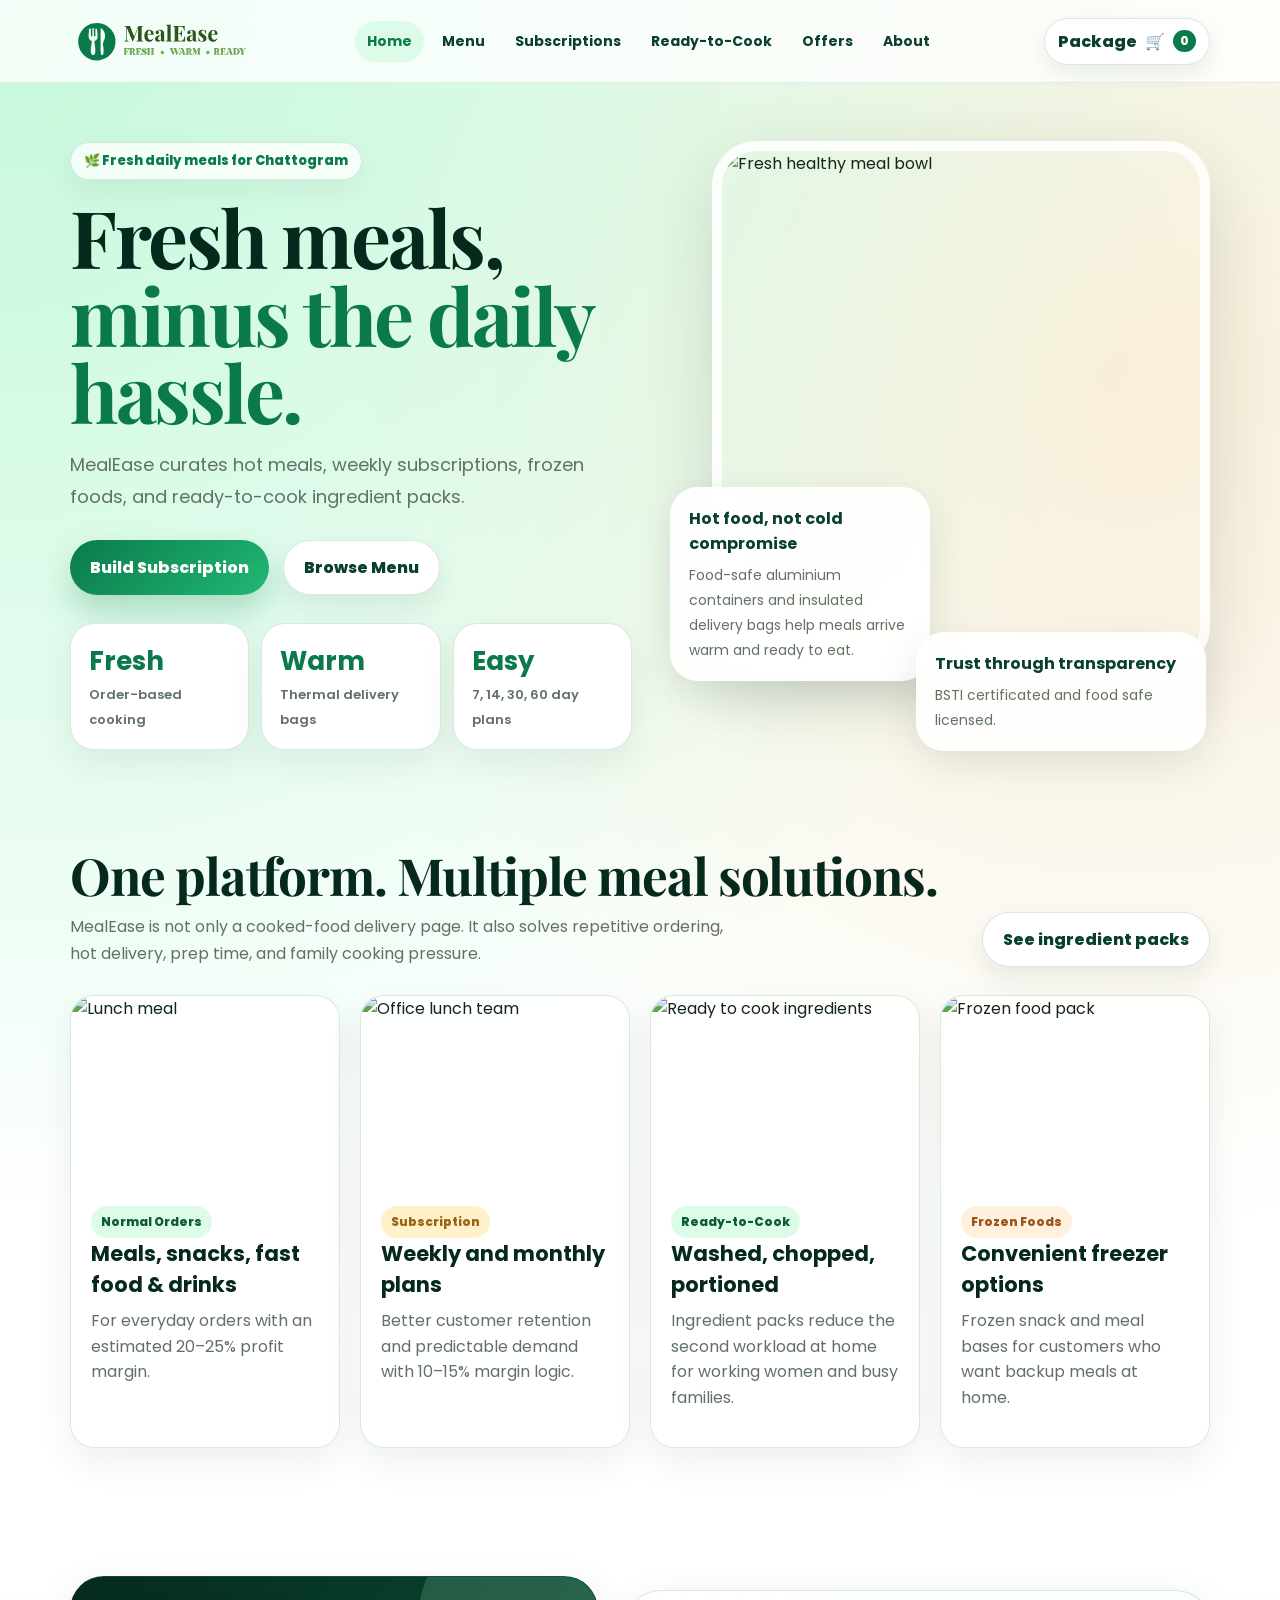
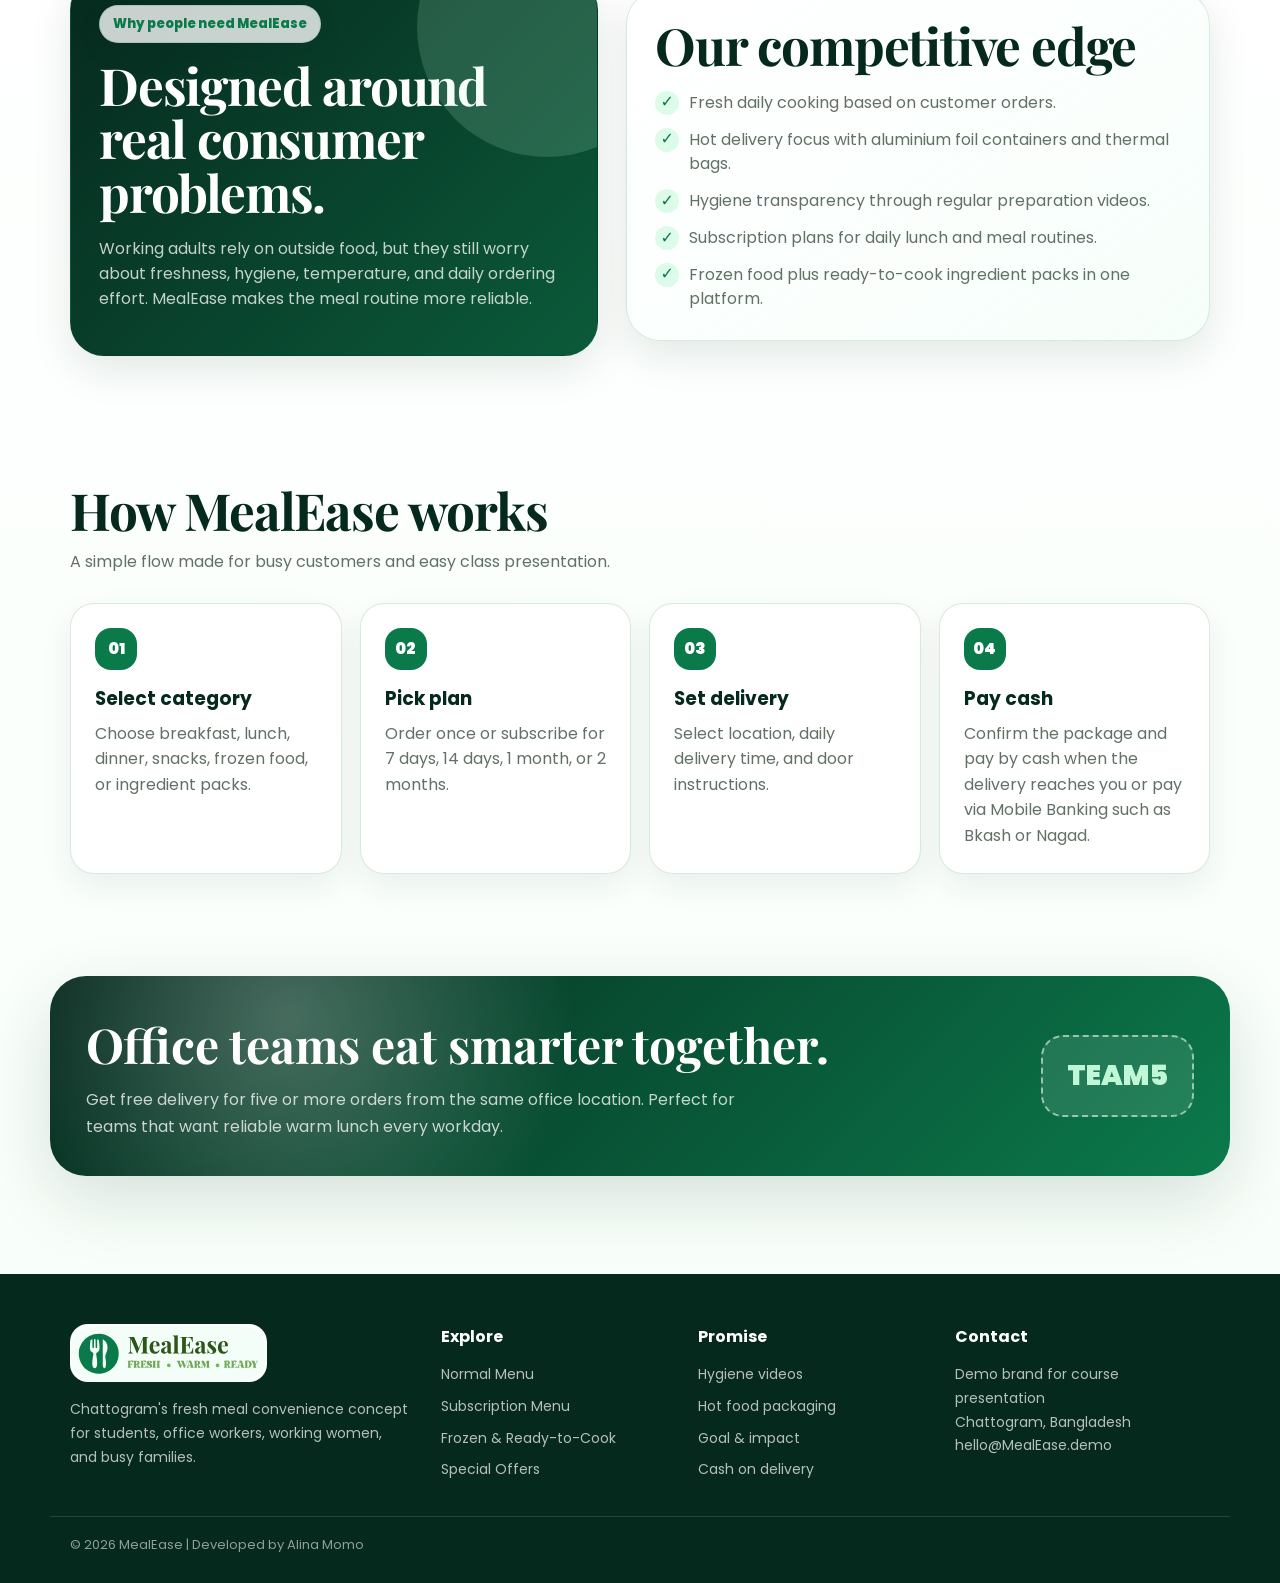
==== index.html @ 049ecda7 "first commit" ====
<!DOCTYPE html>
<html lang="en">
<head>
  <meta charset="UTF-8">
  <meta name="viewport" content="width=device-width, initial-scale=1.0">
  <meta name="description" content="MealEase is a fresh meal, subscription, frozen food, and ready-to-cook delivery concept for Chattogram.">
  <title>MealEase</title>
  <link rel="icon" href="assets/tab_logo.png" type="image/svg+xml">
  <link rel="stylesheet" href="assets/styles.css">
</head>
<body>
  <header class="site-header">
    <nav class="navbar">
      <a class="logo-wrap" href="index.html" aria-label="MealEase home"><img src="assets/logo.svg" alt="MealEase logo"></a>
      <div class="nav-links" data-nav-links>
        <a href="index.html">Home</a>
        <a href="menu.html">Menu</a>
        <a href="subscription.html">Subscriptions</a>
        <a href="ready-to-cook.html">Ready-to-Cook</a>
        <a href="offers.html">Offers</a>
        <a href="about.html">About</a>
      </div>
      <div class="nav-actions">
        <a href="checkout.html" class="cart-pill"><span class="label">Package</span> 🛒 <span class="cart-count" data-cart-count>0</span></a>
        <button class="mobile-toggle" data-mobile-toggle aria-label="Open menu">☰</button>
      </div>
    </nav>
  </header>

  <main>
    <section class="hero">
      <div class="container hero-grid">
        <div>
          <span class="kicker">🌿 Fresh daily meals for Chattogram</span>
          <h1>Fresh meals, <span class="accent-text">minus the daily hassle.</span></h1>
          <p>MealEase curates hot meals, weekly subscriptions, frozen foods, and ready-to-cook ingredient packs.</p>
          <div class="hero-cta">
            <a href="subscription.html" class="btn btn-primary">Build Subscription</a>
            <a href="menu.html" class="btn btn-secondary">Browse Menu</a>
          </div>
          <div class="stat-row">
            <div class="stat"><b>Fresh</b><span>Order-based cooking</span></div>
            <div class="stat"><b>Warm</b><span>Thermal delivery bags</span></div>
            <div class="stat"><b>Easy</b><span>7, 14, 30, 60 day plans</span></div>
          </div>
        </div>
        <div class="hero-card">
          <div class="hero-photo"><img src="https://images.unsplash.com/photo-1546069901-ba9599a7e63c?auto=format&fit=crop&w=1100&q=80" alt="Fresh healthy meal bowl"></div>
          <div class="float-card hot"><strong>Hot food, not cold compromise</strong><span>Food-safe aluminium containers and insulated delivery bags help meals arrive warm and ready to eat.</span></div>
          <div class="float-card trust"><strong>Trust through transparency</strong><span>BSTI certificated and food safe licensed.</span></div>
        </div>
      </div>
    </section>

    <section class="section">
      <div class="container section-head">
        <div>
          <h2 class="section-title">One platform. Multiple meal solutions.</h2>
          <p class="section-subtitle">MealEase is not only a cooked-food delivery page. It also solves repetitive ordering, hot delivery, prep time, and family cooking pressure.</p>
        </div>
        <a href="ready-to-cook.html" class="btn btn-secondary">See ingredient packs</a>
      </div>
      <div class="container card-grid four">
        <article class="card">
          <div class="card-img"><img src="https://images.unsplash.com/photo-1504674900247-0877df9cc836?auto=format&fit=crop&w=900&q=80" alt="Lunch meal"></div>
          <div class="card-body"><span class="badge">Normal Orders</span><h3>Meals, snacks, fast food & drinks</h3><p>For everyday orders with an estimated 20–25% profit margin.</p></div>
        </article>
        <article class="card">
          <div class="card-img"><img src="https://images.unsplash.com/photo-1556761175-4b46a572b786?auto=format&fit=crop&w=900&q=80" alt="Office lunch team"></div>
          <div class="card-body"><span class="badge gold">Subscription</span><h3>Weekly and monthly plans</h3><p>Better customer retention and predictable demand with 10–15% margin logic.</p></div>
        </article>
        <article class="card">
          <div class="card-img"><img src="https://images.unsplash.com/photo-1498837167922-ddd27525d352?auto=format&fit=crop&w=900&q=80" alt="Ready to cook ingredients"></div>
          <div class="card-body"><span class="badge">Ready-to-Cook</span><h3>Washed, chopped, portioned</h3><p>Ingredient packs reduce the second workload at home for working women and busy families.</p></div>
        </article>
        <article class="card">
          <div class="card-img"><img src="https://images.unsplash.com/photo-1604909052743-94e838986d24?auto=format&fit=crop&w=900&q=80" alt="Frozen food pack"></div>
          <div class="card-body"><span class="badge orange">Frozen Foods</span><h3>Convenient freezer options</h3><p>Frozen snack and meal bases for customers who want backup meals at home.</p></div>
        </article>
      </div>
    </section>

    <section class="section">
      <div class="container split">
        <div class="panel dark">
          <span class="kicker">Why people need MealEase</span>
          <h2 class="section-title" style="color:white; margin-top:16px;">Designed around real consumer problems.</h2>
          <p>Working adults rely on outside food, but they still worry about freshness, hygiene, temperature, and daily ordering effort. MealEase makes the meal routine more reliable.</p>
        </div>
        <div class="panel">
          <h2 class="section-title">Our competitive edge</h2>
          <ul class="check-list">
            <li>Fresh daily cooking based on customer orders.</li>
            <li>Hot delivery focus with aluminium foil containers and thermal bags.</li>
            <li>Hygiene transparency through regular preparation videos.</li>
            <li>Subscription plans for daily lunch and meal routines.</li>
            <li>Frozen food plus ready-to-cook ingredient packs in one platform.</li>
          </ul>
        </div>
      </div>
    </section>

    <section class="section">
      <div class="container section-head">
        <div>
          <h2 class="section-title">How MealEase works</h2>
          <p class="section-subtitle">A simple flow made for busy customers and easy class presentation.</p>
        </div>
      </div>
      <div class="container process">
        <div class="step"><h3>Select category</h3><p>Choose breakfast, lunch, dinner, snacks, frozen food, or ingredient packs.</p></div>
        <div class="step"><h3>Pick plan</h3><p>Order once or subscribe for 7 days, 14 days, 1 month, or 2 months.</p></div>
        <div class="step"><h3>Set delivery</h3><p>Select location, daily delivery time, and door instructions.</p></div>
        <div class="step"><h3>Pay cash</h3><p>Confirm the package and pay by cash when the delivery reaches you or pay via Mobile Banking such as Bkash or Nagad.</p></div>
      </div>
    </section>

    <section class="section-tight">
      <div class="container offer-strip">
        <div>
          <h2>Office teams eat smarter together.</h2>
          <p>Get free delivery for five or more orders from the same office location. Perfect for teams that want reliable warm lunch every workday.</p>
        </div>
        <div class="offer-code">TEAM5</div>
      </div>
    </section>
  </main>

  <footer class="footer">
    <div class="footer-inner">
      <div>
        <img src="assets/logo.svg" alt="MealEase logo" style="height:58px; width:auto; margin-bottom:16px; background:white; border-radius:18px;">
        <p>Chattogram's fresh meal convenience concept for students, office workers, working women, and busy families.</p>
      </div>
      <div>
        <h4>Explore</h4>
        <a href="menu.html">Normal Menu</a>
        <a href="subscription.html">Subscription Menu</a>
        <a href="ready-to-cook.html">Frozen & Ready-to-Cook</a>
        <a href="offers.html">Special Offers</a>
      </div>
      <div>
        <h4>Promise</h4>
        <a href="about.html#hygiene">Hygiene videos</a>
        <a href="about.html#packaging">Hot food packaging</a>
        <a href="about.html#impact">Goal & impact</a>
        <a href="checkout.html">Cash on delivery</a>
      </div>
      <div>
        <h4>Contact</h4>
        <p>Demo brand for course presentation<br>Chattogram, Bangladesh<br>hello@MealEase.demo</p>
      </div>
    </div>
    <div class="footer-bottom">© 2026 MealEase | Developed by Alina Momo </div>
  </footer>
  <div class="toast" aria-live="polite"></div>
  <script src="assets/app.js"></script>
</body>
</html>
---- assets/styles.css ----
@import url('https://fonts.googleapis.com/css2?family=Playfair+Display:wght@700;800&family=Poppins:wght@400;500;600;700;800&display=swap');

:root {
  --green-950: #06291e;
  --green-900: #083f2d;
  --green-800: #0b5a3a;
  --green-700: #0b7a4b;
  --green-600: #159660;
  --green-500: #21b875;
  --green-200: #bff7d7;
  --green-100: #ddfbe9;
  --green-50: #f4fff9;
  --white: #ffffff;
  --cream: #fffaf0;
  --orange: #ffb86b;
  --gold: #f7cf55;
  --ink: #13251d;
  --muted: #627166;
  --line: rgba(11, 122, 75, .16);
  --shadow: 0 24px 70px rgba(6, 41, 30, .14);
  --shadow-soft: 0 14px 40px rgba(6, 41, 30, .10);
  --radius-xl: 34px;
  --radius-lg: 24px;
  --radius-md: 18px;
  --radius-sm: 12px;
  --max: 1180px;
}

* { box-sizing: border-box; }
html { scroll-behavior: smooth; }
body {
  margin: 0;
  font-family: 'Poppins', system-ui, -apple-system, Segoe UI, sans-serif;
  color: var(--ink);
  background:
    radial-gradient(circle at top left, rgba(191, 247, 215, .9), transparent 35%),
    radial-gradient(circle at 88% 12%, rgba(255, 184, 107, .23), transparent 28%),
    linear-gradient(180deg, var(--green-50) 0%, #ffffff 42%, #f7fff9 100%);
  min-height: 100vh;
}

a { color: inherit; text-decoration: none; }
img { max-width: 100%; display: block; }
button, input, select, textarea { font-family: inherit; }

.site-header {
  position: sticky;
  top: 0;
  z-index: 50;
  backdrop-filter: blur(18px);
  background: rgba(255,255,255,.78);
  border-bottom: 1px solid rgba(11,122,75,.12);
}
.navbar {
  max-width: var(--max);
  margin: 0 auto;
  padding: 14px 20px;
  display: flex;
  align-items: center;
  justify-content: space-between;
  gap: 18px;
}
.logo-wrap { display: inline-flex; align-items: center; gap: 10px; }
.logo-wrap img { height: 54px; width: auto; }
.nav-links {
  display: flex;
  align-items: center;
  gap: 6px;
}
.nav-links a {
  font-size: 14px;
  font-weight: 700;
  color: var(--green-900);
  padding: 10px 12px;
  border-radius: 999px;
  transition: .2s ease;
}
.nav-links a:hover, .nav-links a.active {
  background: var(--green-100);
  color: var(--green-700);
}
.nav-actions { display: flex; align-items: center; gap: 10px; }
.cart-pill {
  display: inline-flex;
  align-items: center;
  gap: 8px;
  border: 1px solid var(--line);
  border-radius: 999px;
  padding: 10px 13px;
  background: var(--white);
  color: var(--green-900);
  font-weight: 800;
  box-shadow: 0 8px 22px rgba(6,41,30,.08);
}
.cart-count {
  display: inline-flex;
  align-items: center;
  justify-content: center;
  min-width: 22px;
  height: 22px;
  padding: 0 7px;
  border-radius: 999px;
  background: var(--green-700);
  color: var(--white);
  font-size: 12px;
}
.mobile-toggle {
  display: none;
  border: 0;
  width: 42px;
  height: 42px;
  border-radius: 12px;
  background: var(--green-900);
  color: var(--white);
  font-size: 22px;
}

.container {
  max-width: var(--max);
  margin: 0 auto;
  padding: 0 20px;
}
.hero {
  padding: 58px 0 34px;
}
.hero-grid {
  display: grid;
  grid-template-columns: 1.02fr .98fr;
  gap: 38px;
  align-items: center;
}
.kicker {
  display: inline-flex;
  align-items: center;
  gap: 8px;
  padding: 8px 13px;
  border: 1px solid var(--line);
  border-radius: 999px;
  background: rgba(255,255,255,.78);
  color: var(--green-700);
  font-weight: 800;
  font-size: 13px;
  box-shadow: 0 10px 30px rgba(6,41,30,.06);
}
.hero h1, .page-hero h1 {
  font-family: 'Playfair Display', Georgia, serif;
  color: var(--green-950);
  font-size: clamp(42px, 6.2vw, 82px);
  line-height: .98;
  margin: 18px 0;
  letter-spacing: -2.5px;
}
.hero p, .page-hero p {
  font-size: 18px;
  line-height: 1.75;
  color: var(--muted);
  max-width: 660px;
}
.accent-text { color: var(--green-700); }
.hero-cta { display: flex; flex-wrap: wrap; gap: 14px; margin-top: 28px; }
.btn {
  border: 0;
  border-radius: 999px;
  padding: 14px 20px;
  display: inline-flex;
  align-items: center;
  justify-content: center;
  gap: 8px;
  font-weight: 800;
  cursor: pointer;
  transition: transform .2s ease, box-shadow .2s ease, background .2s ease;
}
.btn:hover { transform: translateY(-2px); }
.btn-primary {
  background: linear-gradient(135deg, var(--green-700), var(--green-500));
  color: var(--white);
  box-shadow: 0 16px 32px rgba(11,122,75,.25);
}
.btn-secondary {
  background: var(--white);
  color: var(--green-900);
  border: 1px solid var(--line);
  box-shadow: 0 12px 26px rgba(6,41,30,.08);
}
.btn-light {
  background: var(--green-50);
  color: var(--green-800);
  border: 1px solid var(--line);
}
.btn-wide { width: 100%; }
.hero-card {
  position: relative;
  min-height: 610px;
}
.hero-photo {
  position: absolute;
  inset: 0 0 80px 42px;
  border-radius: 45px;
  overflow: hidden;
  box-shadow: var(--shadow);
  border: 10px solid rgba(255,255,255,.85);
}
.hero-photo img {
  height: 100%;
  width: 100%;
  object-fit: cover;
}
.float-card {
  position: absolute;
  background: rgba(255,255,255,.92);
  backdrop-filter: blur(14px);
  border: 1px solid rgba(255,255,255,.9);
  border-radius: 28px;
  padding: 18px;
  box-shadow: var(--shadow-soft);
}
.float-card.hot { left: 0; bottom: 70px; max-width: 260px; }
.float-card.trust { right: 4px; bottom: 0; max-width: 290px; }
.float-card strong { display: block; color: var(--green-900); margin-bottom: 6px; }
.float-card span { color: var(--muted); font-size: 14px; line-height: 1.5; }
.stat-row {
  display: grid;
  grid-template-columns: repeat(3, 1fr);
  gap: 12px;
  margin-top: 28px;
}
.stat {
  padding: 18px;
  border-radius: 24px;
  background: var(--white);
  border: 1px solid var(--line);
  box-shadow: 0 14px 36px rgba(6,41,30,.07);
}
.stat b { display: block; font-size: 26px; color: var(--green-700); }
.stat span { color: var(--muted); font-size: 13px; font-weight: 600; }

.section { padding: 64px 0; }
.section-tight { padding: 38px 0; }
.section-head {
  display: flex;
  justify-content: space-between;
  align-items: end;
  gap: 20px;
  margin-bottom: 28px;
}
.section-title {
  font-family: 'Playfair Display', Georgia, serif;
  font-size: clamp(34px, 4vw, 54px);
  line-height: 1.05;
  color: var(--green-950);
  margin: 0 0 10px;
  letter-spacing: -1.2px;
}
.section-subtitle { color: var(--muted); line-height: 1.7; margin: 0; max-width: 670px; }

.card-grid { display: grid; grid-template-columns: repeat(3, 1fr); gap: 20px; }
.card-grid.four { grid-template-columns: repeat(4, 1fr); }
.card {
  background: rgba(255,255,255,.86);
  border: 1px solid var(--line);
  border-radius: var(--radius-lg);
  overflow: hidden;
  box-shadow: 0 14px 36px rgba(6,41,30,.07);
  transition: .25s ease;
}
.card:hover { transform: translateY(-5px); box-shadow: var(--shadow-soft); }
.card-img { height: 190px; overflow: hidden; position: relative; }
.card-img img { width: 100%; height: 100%; object-fit: cover; transition: transform .35s ease; }
.card:hover .card-img img { transform: scale(1.06); }
.card-body { padding: 20px; }
.card h3 { margin: 0 0 8px; font-size: 21px; color: var(--green-950); }
.card p { margin: 0 0 16px; color: var(--muted); line-height: 1.6; }
.price-row { display: flex; align-items: center; justify-content: space-between; gap: 10px; margin-top: 14px; }
.price { color: var(--green-700); font-size: 21px; font-weight: 900; }
.badge {
  display: inline-flex;
  align-items: center;
  gap: 6px;
  padding: 7px 10px;
  border-radius: 999px;
  background: var(--green-100);
  color: var(--green-800);
  font-size: 12px;
  font-weight: 800;
}
.badge.gold { background: #fff2ca; color: #9a6414; }
.badge.orange { background: #fff0df; color: #9b541a; }

.split {
  display: grid;
  grid-template-columns: .95fr 1.05fr;
  gap: 28px;
  align-items: center;
}
.panel {
  border-radius: var(--radius-xl);
  border: 1px solid var(--line);
  background: linear-gradient(145deg, rgba(255,255,255,.9), rgba(244,255,249,.75));
  box-shadow: var(--shadow-soft);
  padding: 28px;
}
.panel.dark {
  background: linear-gradient(135deg, var(--green-950), var(--green-800));
  color: var(--white);
  overflow: hidden;
  position: relative;
}
.panel.dark::after {
  content: '';
  position: absolute;
  width: 260px;
  height: 260px;
  border-radius: 50%;
  right: -80px;
  top: -80px;
  background: rgba(191,247,215,.16);
}
.panel.dark p, .panel.dark .muted { color: rgba(255,255,255,.76); }
.check-list { list-style: none; margin: 18px 0 0; padding: 0; display: grid; gap: 12px; }
.check-list li {
  display: flex;
  gap: 10px;
  align-items: flex-start;
  color: var(--muted);
  line-height: 1.55;
}
.check-list li::before {
  content: '✓';
  width: 24px;
  height: 24px;
  border-radius: 50%;
  display: inline-flex;
  align-items: center;
  justify-content: center;
  flex: 0 0 24px;
  background: var(--green-100);
  color: var(--green-700);
  font-weight: 900;
}
.panel.dark .check-list li { color: rgba(255,255,255,.78); }
.panel.dark .check-list li::before { background: rgba(255,255,255,.16); color: var(--green-200); }

.process { display: grid; grid-template-columns: repeat(4, 1fr); gap: 18px; counter-reset: step; }
.step {
  position: relative;
  padding: 24px;
  border-radius: var(--radius-lg);
  border: 1px solid var(--line);
  background: var(--white);
  box-shadow: 0 12px 32px rgba(6,41,30,.07);
}
.step::before {
  counter-increment: step;
  content: '0' counter(step);
  display: inline-flex;
  width: 42px;
  height: 42px;
  align-items: center;
  justify-content: center;
  border-radius: 16px;
  background: var(--green-700);
  color: var(--white);
  font-weight: 900;
  margin-bottom: 14px;
}
.step h3 { margin: 0 0 8px; color: var(--green-950); }
.step p { margin: 0; color: var(--muted); line-height: 1.6; }

.page-hero {
  padding: 48px 0 28px;
}
.page-hero-inner {
  display: grid;
  grid-template-columns: 1fr .72fr;
  align-items: center;
  gap: 28px;
}
.page-card {
  min-height: 270px;
  border-radius: 36px;
  overflow: hidden;
  box-shadow: var(--shadow-soft);
  border: 10px solid var(--white);
}
.page-card img { width: 100%; height: 100%; object-fit: cover; min-height: 270px; }

.filters {
  display: flex;
  flex-wrap: wrap;
  gap: 10px;
  margin-bottom: 22px;
}
.filter-btn {
  border: 1px solid var(--line);
  border-radius: 999px;
  background: var(--white);
  color: var(--green-900);
  padding: 11px 15px;
  font-weight: 800;
  cursor: pointer;
  transition: .2s;
}
.filter-btn.active, .filter-btn:hover { background: var(--green-700); color: var(--white); }

.product-grid { display: grid; grid-template-columns: repeat(3, 1fr); gap: 20px; }
.product-card {
  display: flex;
  flex-direction: column;
  background: var(--white);
  border: 1px solid var(--line);
  border-radius: var(--radius-lg);
  overflow: hidden;
  box-shadow: 0 14px 34px rgba(6,41,30,.08);
}
.product-card .card-img { height: 210px; }
.product-card.hidden { display: none; }
.product-meta { display: flex; flex-wrap: wrap; gap: 8px; margin: 10px 0 0; }
.product-actions { margin-top: auto; padding-top: 10px; }

.plan-grid { display: grid; grid-template-columns: repeat(4, 1fr); gap: 18px; }
.plan-card {
  position: relative;
  border-radius: 28px;
  padding: 24px;
  background: var(--white);
  border: 1px solid var(--line);
  box-shadow: 0 14px 36px rgba(6,41,30,.07);
  transition: .2s;
}
.plan-card:hover { transform: translateY(-4px); }
.plan-card.featured { border: 2px solid var(--green-500); }
.plan-card h3 { color: var(--green-950); margin: 0 0 8px; }
.plan-days { color: var(--green-700); font-weight: 900; font-size: 34px; }
.plan-card p { color: var(--muted); line-height: 1.6; min-height: 54px; }

.builder {
  display: grid;
  grid-template-columns: 1fr .9fr;
  gap: 24px;
  align-items: start;
}
.form-card {
  border-radius: var(--radius-xl);
  border: 1px solid var(--line);
  background: rgba(255,255,255,.92);
  box-shadow: var(--shadow-soft);
  padding: 28px;
}
.form-grid { display: grid; grid-template-columns: repeat(2, 1fr); gap: 16px; }
.form-group { display: grid; gap: 8px; margin-bottom: 14px; }
.form-group.full { grid-column: 1 / -1; }
label { font-size: 14px; font-weight: 800; color: var(--green-900); }
input, select, textarea {
  width: 100%;
  border: 1px solid var(--line);
  border-radius: 16px;
  background: var(--green-50);
  color: var(--green-950);
  padding: 14px 14px;
  outline: none;
  transition: .2s;
}
textarea { min-height: 112px; resize: vertical; }
input:focus, select:focus, textarea:focus {
  border-color: var(--green-500);
  box-shadow: 0 0 0 4px rgba(33,184,117,.12);
  background: var(--white);
}
.summary-box {
  position: sticky;
  top: 96px;
  border-radius: var(--radius-xl);
  padding: 26px;
  background: linear-gradient(135deg, var(--green-950), var(--green-700));
  color: var(--white);
  box-shadow: var(--shadow);
}
.summary-box h3 { margin: 0 0 12px; font-size: 26px; }
.summary-line { display: flex; justify-content: space-between; gap: 18px; padding: 12px 0; border-bottom: 1px solid rgba(255,255,255,.16); }
.summary-line span:first-child { color: rgba(255,255,255,.72); }
.summary-line strong { color: var(--white); }
.total-line { font-size: 24px; font-weight: 900; color: var(--green-200); }

.cart-layout { display: grid; grid-template-columns: 1fr .86fr; gap: 24px; align-items: start; }
.cart-item {
  display: grid;
  grid-template-columns: 86px 1fr auto;
  gap: 15px;
  align-items: center;
  padding: 16px;
  border-radius: 22px;
  background: var(--white);
  border: 1px solid var(--line);
  box-shadow: 0 10px 28px rgba(6,41,30,.06);
  margin-bottom: 14px;
}
.cart-thumb { width: 86px; height: 74px; border-radius: 18px; overflow: hidden; background: var(--green-100); }
.cart-thumb img { width: 100%; height: 100%; object-fit: cover; }
.cart-item h4 { margin: 0 0 4px; color: var(--green-950); }
.cart-item p { margin: 0; color: var(--muted); font-size: 13px; }
.qty-box { display: flex; align-items: center; gap: 8px; margin-top: 10px; }
.qty-box button, .icon-btn {
  width: 32px;
  height: 32px;
  border-radius: 11px;
  border: 1px solid var(--line);
  background: var(--green-50);
  color: var(--green-900);
  font-weight: 900;
  cursor: pointer;
}
.remove-btn { color: #a63232; }
.empty-cart {
  text-align: center;
  padding: 50px 26px;
  border-radius: var(--radius-xl);
  border: 1px dashed rgba(11,122,75,.3);
  background: rgba(255,255,255,.78);
}
.empty-cart h3 { color: var(--green-950); }
.empty-cart p { color: var(--muted); }

.offer-strip {
  border-radius: 36px;
  background:
    radial-gradient(circle at 20% 20%, rgba(255,255,255,.26), transparent 30%),
    linear-gradient(135deg, var(--green-950), var(--green-700));
  color: var(--white);
  padding: 36px;
  display: grid;
  grid-template-columns: 1fr auto;
  gap: 20px;
  align-items: center;
  box-shadow: var(--shadow);
}
.offer-strip h2 { margin: 0 0 10px; font-size: clamp(28px, 4vw, 48px); font-family: 'Playfair Display'; }
.offer-strip p { margin: 0; color: rgba(255,255,255,.76); max-width: 680px; line-height: 1.7; }
.offer-code {
  display: inline-flex;
  align-items: center;
  justify-content: center;
  border: 2px dashed rgba(255,255,255,.55);
  border-radius: 22px;
  padding: 18px 24px;
  font-size: 28px;
  font-weight: 900;
  color: var(--green-200);
  background: rgba(255,255,255,.1);
}

.compare { overflow-x: auto; }
table { width: 100%; border-collapse: collapse; background: var(--white); border-radius: 24px; overflow: hidden; box-shadow: var(--shadow-soft); }
th, td { padding: 17px; border-bottom: 1px solid var(--line); text-align: left; }
th { background: var(--green-900); color: var(--white); }
td { color: var(--muted); font-weight: 600; }
td.good { color: var(--green-700); font-weight: 900; }
td.warn { color: #b98412; font-weight: 900; }
td.no { color: #b44b4b; font-weight: 900; }

.toast {
  position: fixed;
  right: 18px;
  bottom: 18px;
  padding: 14px 18px;
  border-radius: 16px;
  background: var(--green-950);
  color: var(--white);
  box-shadow: var(--shadow);
  opacity: 0;
  transform: translateY(16px);
  pointer-events: none;
  transition: .25s;
  z-index: 80;
  max-width: 320px;
}
.toast.show { opacity: 1; transform: translateY(0); }
.modal-backdrop {
  position: fixed;
  inset: 0;
  display: none;
  align-items: center;
  justify-content: center;
  padding: 20px;
  background: rgba(6,41,30,.45);
  backdrop-filter: blur(6px);
  z-index: 90;
}
.modal-backdrop.show { display: flex; }
.modal {
  width: min(520px, 100%);
  border-radius: 30px;
  padding: 30px;
  background: var(--white);
  box-shadow: var(--shadow);
  text-align: center;
}
.modal-icon {
  width: 78px;
  height: 78px;
  border-radius: 28px;
  margin: 0 auto 14px;
  display: flex;
  align-items: center;
  justify-content: center;
  background: var(--green-100);
  color: var(--green-700);
  font-size: 38px;
}
.modal h2 { color: var(--green-950); margin-bottom: 8px; }
.modal p { color: var(--muted); line-height: 1.7; }

.footer {
  margin-top: 60px;
  background: var(--green-950);
  color: rgba(255,255,255,.78);
}
.footer-inner {
  max-width: var(--max);
  margin: 0 auto;
  padding: 50px 20px 26px;
  display: grid;
  grid-template-columns: 1.2fr .8fr .8fr .9fr;
  gap: 30px;
}
.footer h4 { color: var(--white); margin: 0 0 14px; }
.footer p, .footer a { color: rgba(255,255,255,.7); line-height: 1.7; font-size: 14px; }
.footer a { display: block; margin: 8px 0; }
.footer-bottom {
  max-width: var(--max);
  margin: 0 auto;
  padding: 18px 20px 28px;
  border-top: 1px solid rgba(255,255,255,.12);
  font-size: 13px;
  color: rgba(255,255,255,.55);
}

@media (max-width: 1020px) {
  .nav-links {
    display: none;
    position: absolute;
    top: 78px;
    left: 18px;
    right: 18px;
    padding: 14px;
    border-radius: 24px;
    background: var(--white);
    box-shadow: var(--shadow-soft);
    flex-direction: column;
    align-items: stretch;
  }
  .nav-links.show { display: flex; }
  .nav-links a { border-radius: 14px; }
  .mobile-toggle { display: inline-flex; align-items: center; justify-content: center; }
  .hero-grid, .page-hero-inner, .split, .builder, .cart-layout { grid-template-columns: 1fr; }
  .hero-card { min-height: 520px; }
  .hero-photo { inset: 0 0 80px 0; }
  .card-grid, .product-grid { grid-template-columns: repeat(2, 1fr); }
  .card-grid.four, .plan-grid, .process { grid-template-columns: repeat(2, 1fr); }
  .summary-box { position: static; }
}

@media (max-width: 640px) {
  .navbar { padding: 10px 14px; }
  .logo-wrap img { height: 46px; }
  .cart-pill span.label { display: none; }
  .hero { padding-top: 34px; }
  .hero-card { min-height: 430px; }
  .float-card.hot { bottom: 66px; }
  .float-card.trust { left: 16px; right: 16px; }
  .stat-row, .card-grid, .card-grid.four, .product-grid, .plan-grid, .process, .form-grid, .footer-inner { grid-template-columns: 1fr; }
  .section-head { align-items: start; flex-direction: column; }
  .offer-strip { grid-template-columns: 1fr; padding: 26px; }
  .cart-item { grid-template-columns: 70px 1fr; }
  .cart-price { grid-column: 1 / -1; }
}

/* Subscription package-deal upgrade */
.subscription-hero .page-card {
  min-height: 320px;
}
.hero-mini-row {
  display: flex;
  flex-wrap: wrap;
  gap: 10px;
  margin-top: 20px;
}
.hero-mini-row span {
  display: inline-flex;
  align-items: center;
  border: 1px solid var(--line);
  border-radius: 999px;
  padding: 10px 13px;
  background: rgba(255,255,255,.78);
  color: var(--green-900);
  font-size: 13px;
  font-weight: 800;
  box-shadow: 0 8px 22px rgba(6,41,30,.06);
}
.subscription-builder {
  grid-template-columns: minmax(0, 1.18fr) minmax(340px, .82fr);
}
.subscription-form-card {
  padding: 30px;
  overflow: hidden;
}
.compact-head { margin-bottom: 18px; }
.package-tabs {
  display: grid;
  grid-template-columns: repeat(3, 1fr);
  gap: 10px;
  padding: 8px;
  background: var(--green-100);
  border: 1px solid var(--line);
  border-radius: 24px;
  margin-bottom: 18px;
}
.package-tab {
  border: 0;
  border-radius: 18px;
  padding: 13px 12px;
  background: transparent;
  color: var(--green-900);
  font-weight: 900;
  cursor: pointer;
  transition: .2s ease;
}
.package-tab.active,
.package-tab:hover {
  background: var(--white);
  color: var(--green-700);
  box-shadow: 0 10px 24px rgba(6,41,30,.08);
}
.package-panel { display: none; }
.package-panel.active {
  display: block;
  animation: softReveal .22s ease;
}
@keyframes softReveal {
  from { opacity: 0; transform: translateY(8px); }
  to { opacity: 1; transform: translateY(0); }
}
.deal-heading {
  display: flex;
  align-items: center;
  justify-content: space-between;
  gap: 14px;
  margin: 8px 0 14px;
}
.deal-heading.small { margin-top: 0; }
.deal-heading h3 {
  margin: 0 0 5px;
  color: var(--green-950);
  font-size: 22px;
}
.deal-heading p {
  margin: 0;
  color: var(--muted);
  line-height: 1.5;
}
.meal-choice-grid {
  display: grid;
  gap: 14px;
}
.meal-choice-card {
  position: relative;
  display: grid;
  grid-template-columns: 124px 1fr;
  gap: 15px;
  align-items: stretch;
  border: 1px solid var(--line);
  border-radius: 24px;
  background: rgba(255,255,255,.88);
  padding: 10px;
  cursor: pointer;
  transition: .22s ease;
  box-shadow: 0 12px 28px rgba(6,41,30,.055);
}
.meal-choice-card:hover,
.meal-choice-card.selected {
  border-color: rgba(33,184,117,.62);
  transform: translateY(-2px);
  box-shadow: 0 18px 38px rgba(6,41,30,.10);
}
.meal-choice-card.selected::after {
  content: '✓';
  position: absolute;
  top: 14px;
  right: 14px;
  width: 30px;
  height: 30px;
  display: flex;
  align-items: center;
  justify-content: center;
  border-radius: 50%;
  background: var(--green-700);
  color: var(--white);
  font-weight: 900;
}
.meal-choice-card input { display: none; }
.meal-photo {
  display: block;
  min-height: 128px;
  border-radius: 19px;
  background-size: cover;
  background-position: center;
  box-shadow: inset 0 -42px 54px rgba(6,41,30,.18);
}
.meal-content {
  display: grid;
  align-content: center;
  gap: 6px;
  padding: 6px 34px 6px 0;
}
.meal-content strong {
  color: var(--green-700);
  font-size: 13px;
  text-transform: uppercase;
  letter-spacing: .08em;
}
.meal-content b {
  color: var(--green-950);
  font-size: 18px;
  line-height: 1.28;
}
.meal-content small {
  color: var(--green-800);
  font-weight: 800;
}
.meal-content em {
  color: var(--muted);
  font-size: 13px;
  font-style: normal;
  line-height: 1.5;
}
.subscription-controls {
  margin-top: 20px;
  padding-top: 20px;
  border-top: 1px solid var(--line);
}
.addons-box {
  margin: 6px 0 18px;
  padding: 20px;
  border-radius: 26px;
  background: linear-gradient(180deg, rgba(221,251,233,.85), rgba(255,255,255,.84));
  border: 1px solid var(--line);
}
.addon-grid {
  display: grid;
  grid-template-columns: repeat(2, 1fr);
  gap: 10px;
}
.addon-grid label {
  display: flex;
  align-items: center;
  gap: 10px;
  padding: 12px;
  border-radius: 18px;
  background: var(--white);
  border: 1px solid var(--line);
  cursor: pointer;
  transition: .2s ease;
}
.addon-grid label:hover {
  border-color: rgba(33,184,117,.62);
  transform: translateY(-1px);
}
.addon-grid input {
  width: 18px;
  height: 18px;
  accent-color: var(--green-700);
}
.addon-grid span {
  display: flex;
  flex-direction: column;
  gap: 2px;
  color: var(--green-950);
  font-weight: 800;
  font-size: 13px;
}
.addon-grid b {
  color: var(--green-700);
  font-size: 12px;
}
.checkout-hint {
  margin: 12px 0 0;
  color: var(--muted);
  font-size: 13px;
  line-height: 1.6;
}
.subscription-summary-box .summary-line {
  align-items: flex-start;
}
.subscription-summary-box .summary-line strong {
  max-width: 58%;
  text-align: right;
  line-height: 1.45;
}
.summary-checkout {
  margin-top: 18px;
  justify-content: center;
}

@media (max-width: 1020px) {
  .subscription-builder { grid-template-columns: 1fr; }
}
@media (max-width: 640px) {
  .package-tabs,
  .addon-grid { grid-template-columns: 1fr; }
  .meal-choice-card { grid-template-columns: 1fr; }
  .meal-photo { min-height: 180px; }
  .meal-content { padding-right: 0; }
  .deal-heading { align-items: flex-start; flex-direction: column; }
  .subscription-summary-box .summary-line strong { max-width: 62%; }
}
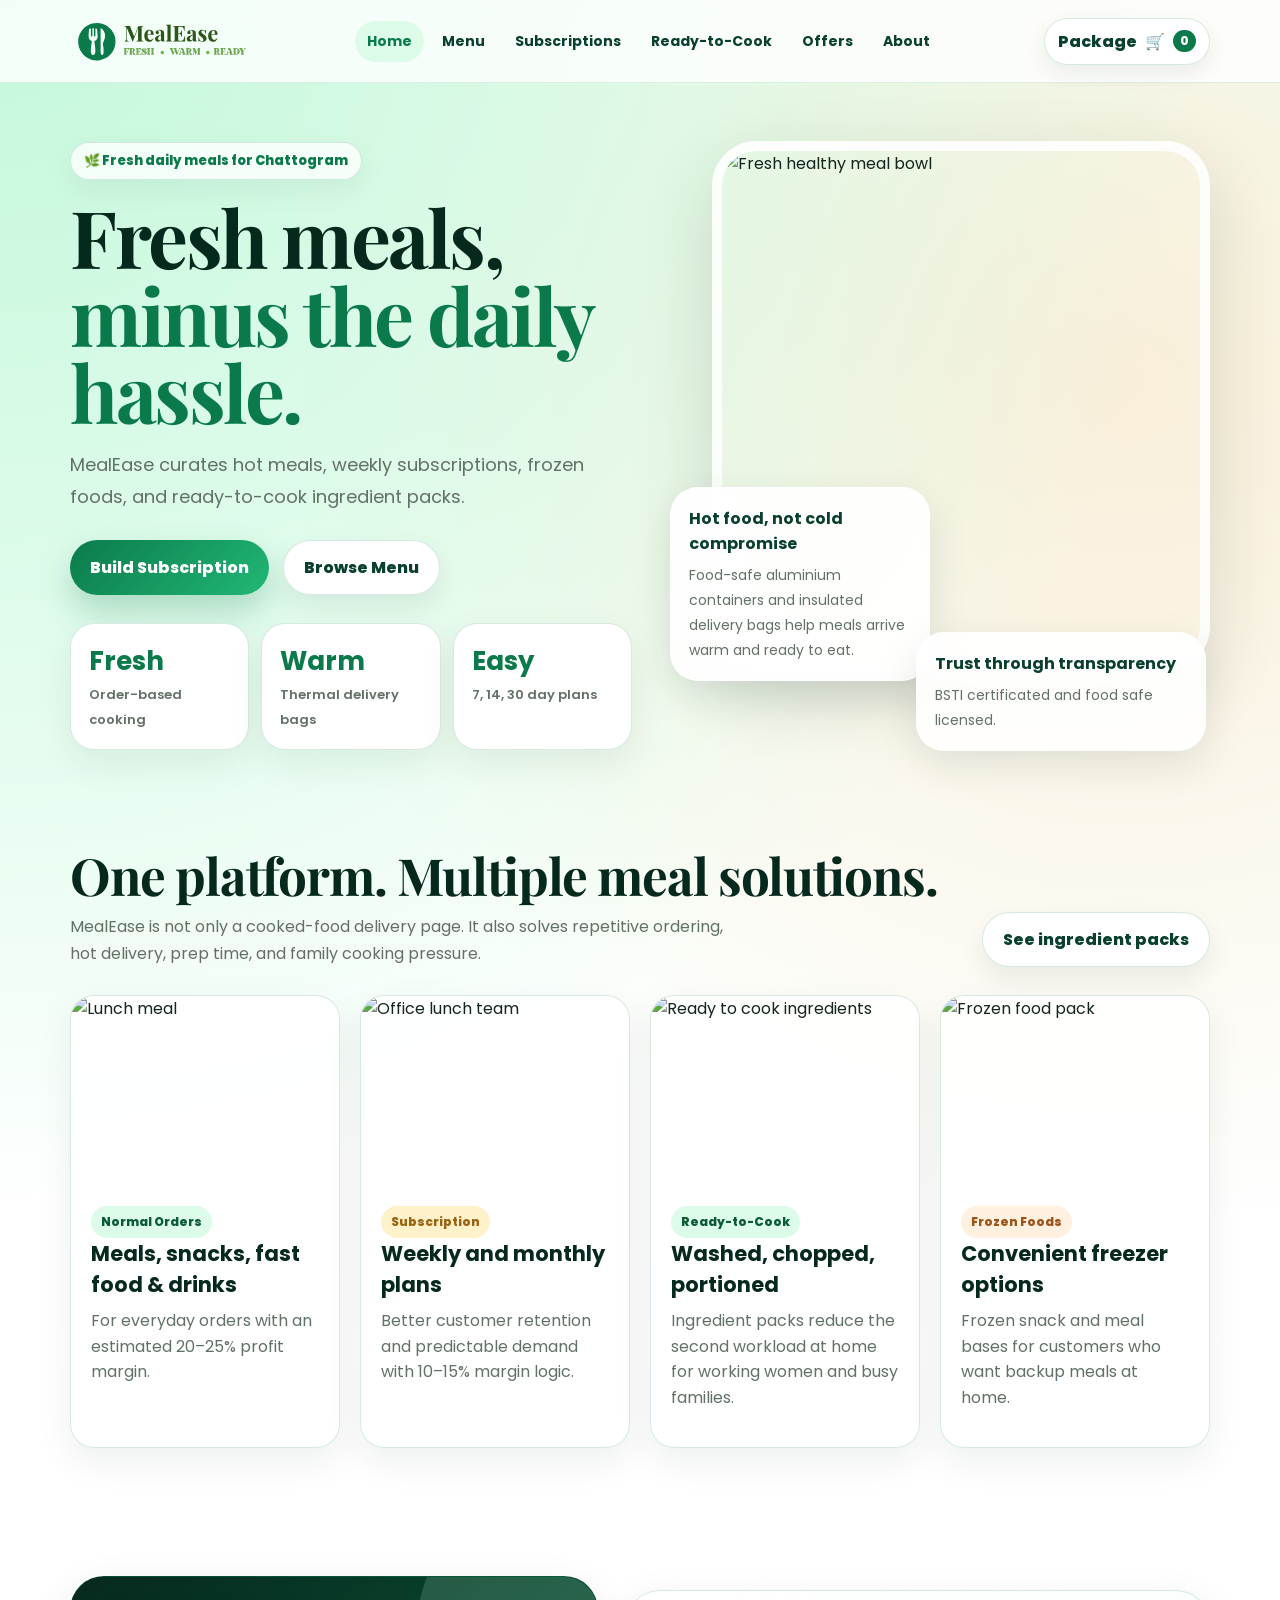
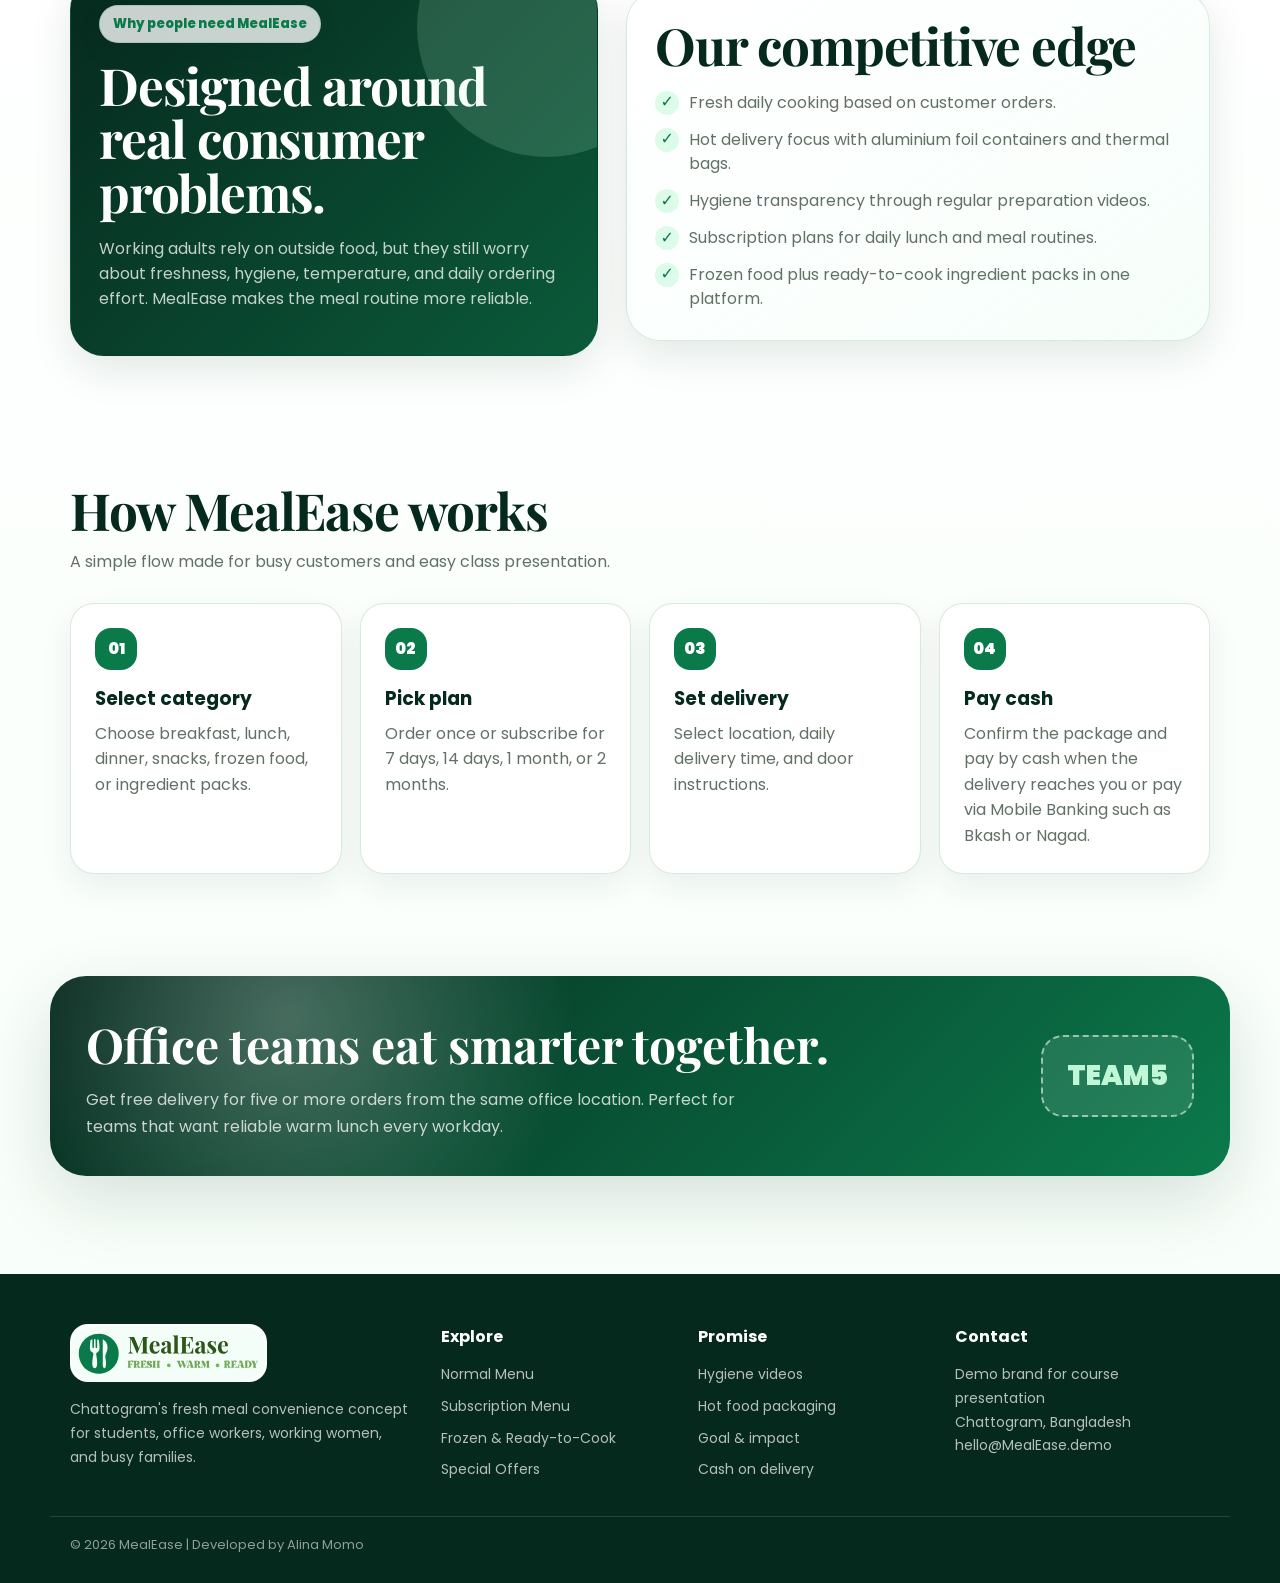
==== commit 7d61c491: "updated" ====
--- a/index.html
+++ b/index.html
@@ -41,7 +41,7 @@
           <div class="stat-row">
             <div class="stat"><b>Fresh</b><span>Order-based cooking</span></div>
             <div class="stat"><b>Warm</b><span>Thermal delivery bags</span></div>
-            <div class="stat"><b>Easy</b><span>7, 14, 30, 60 day plans</span></div>
+            <div class="stat"><b>Easy</b><span>7, 14, 30 day plans</span></div>
           </div>
         </div>
         <div class="hero-card">
--- a/assets/styles.css
+++ b/assets/styles.css
@@ -417,7 +417,7 @@
 .product-meta { display: flex; flex-wrap: wrap; gap: 8px; margin: 10px 0 0; }
 .product-actions { margin-top: auto; padding-top: 10px; }
 
-.plan-grid { display: grid; grid-template-columns: repeat(4, 1fr); gap: 18px; }
+.plan-grid { display: grid; grid-template-columns: repeat(3, 1fr); gap: 18px; }
 .plan-card {
   position: relative;
   border-radius: 28px;
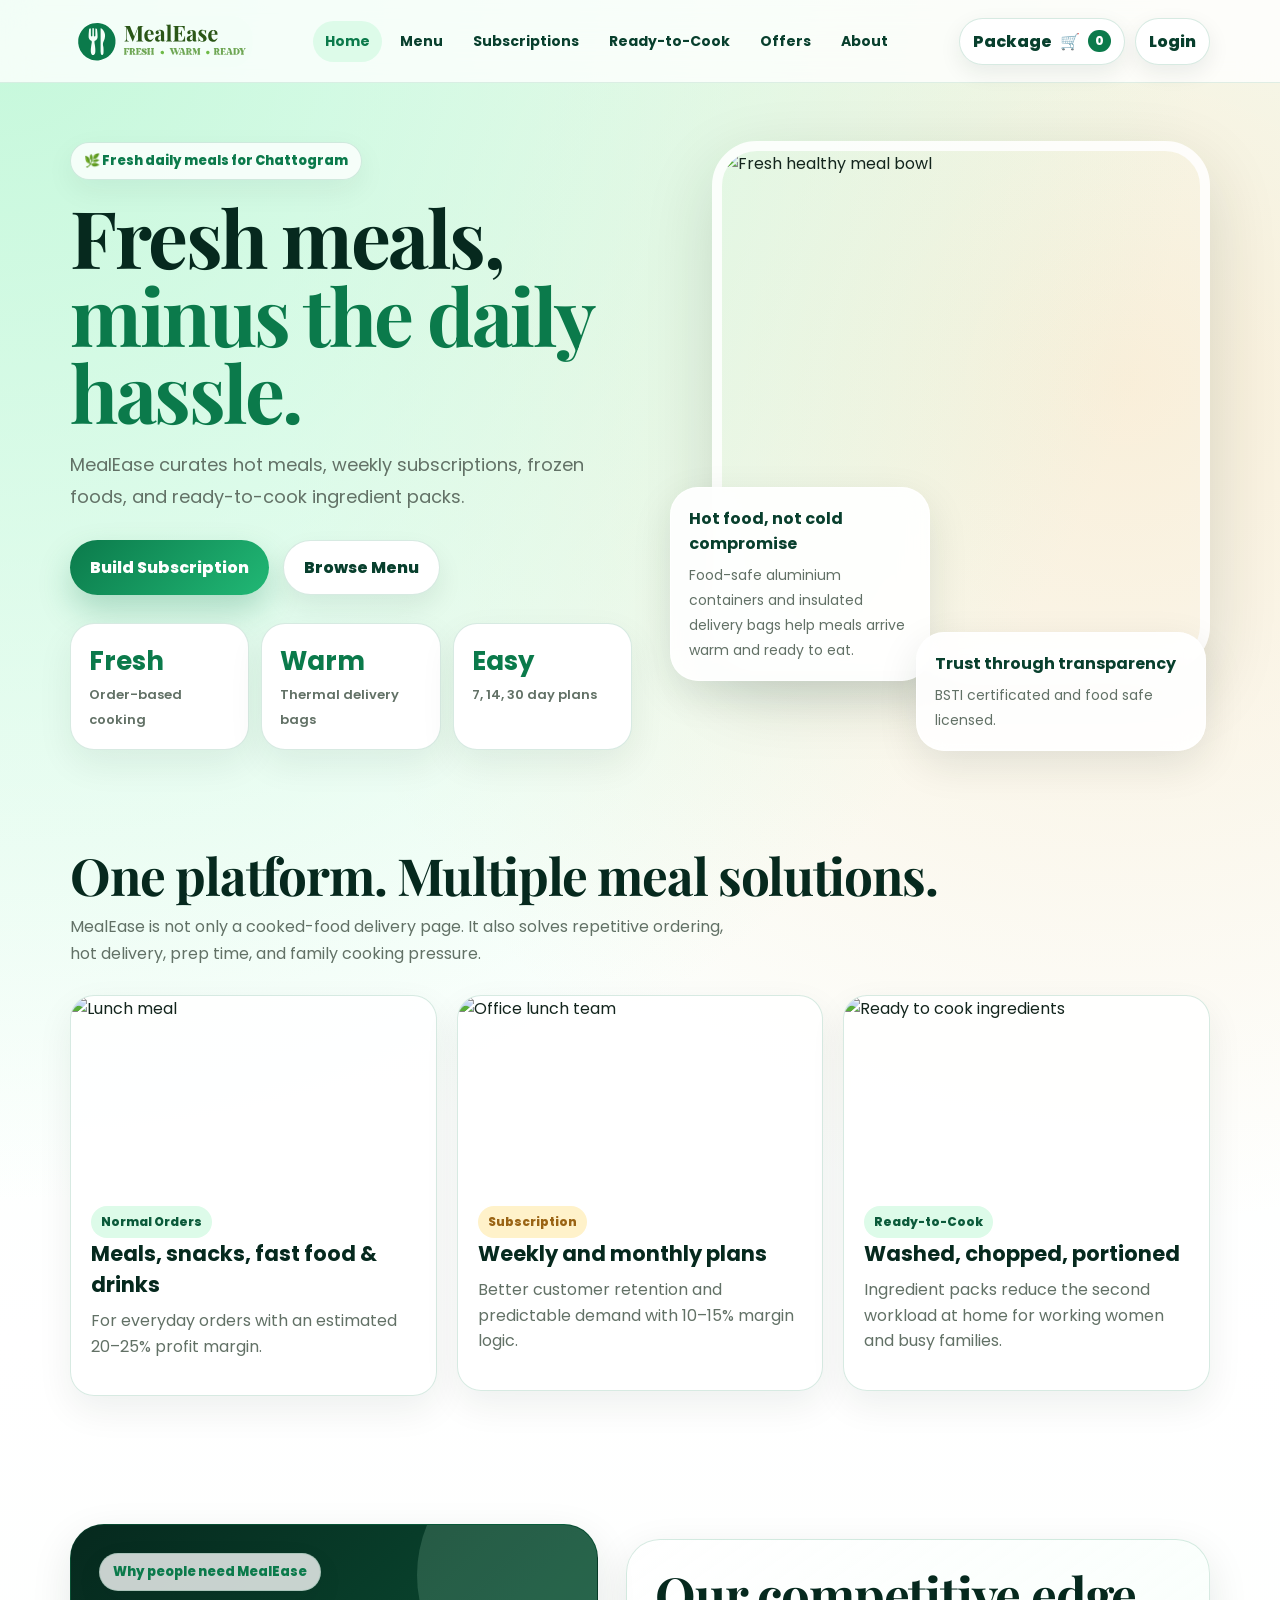
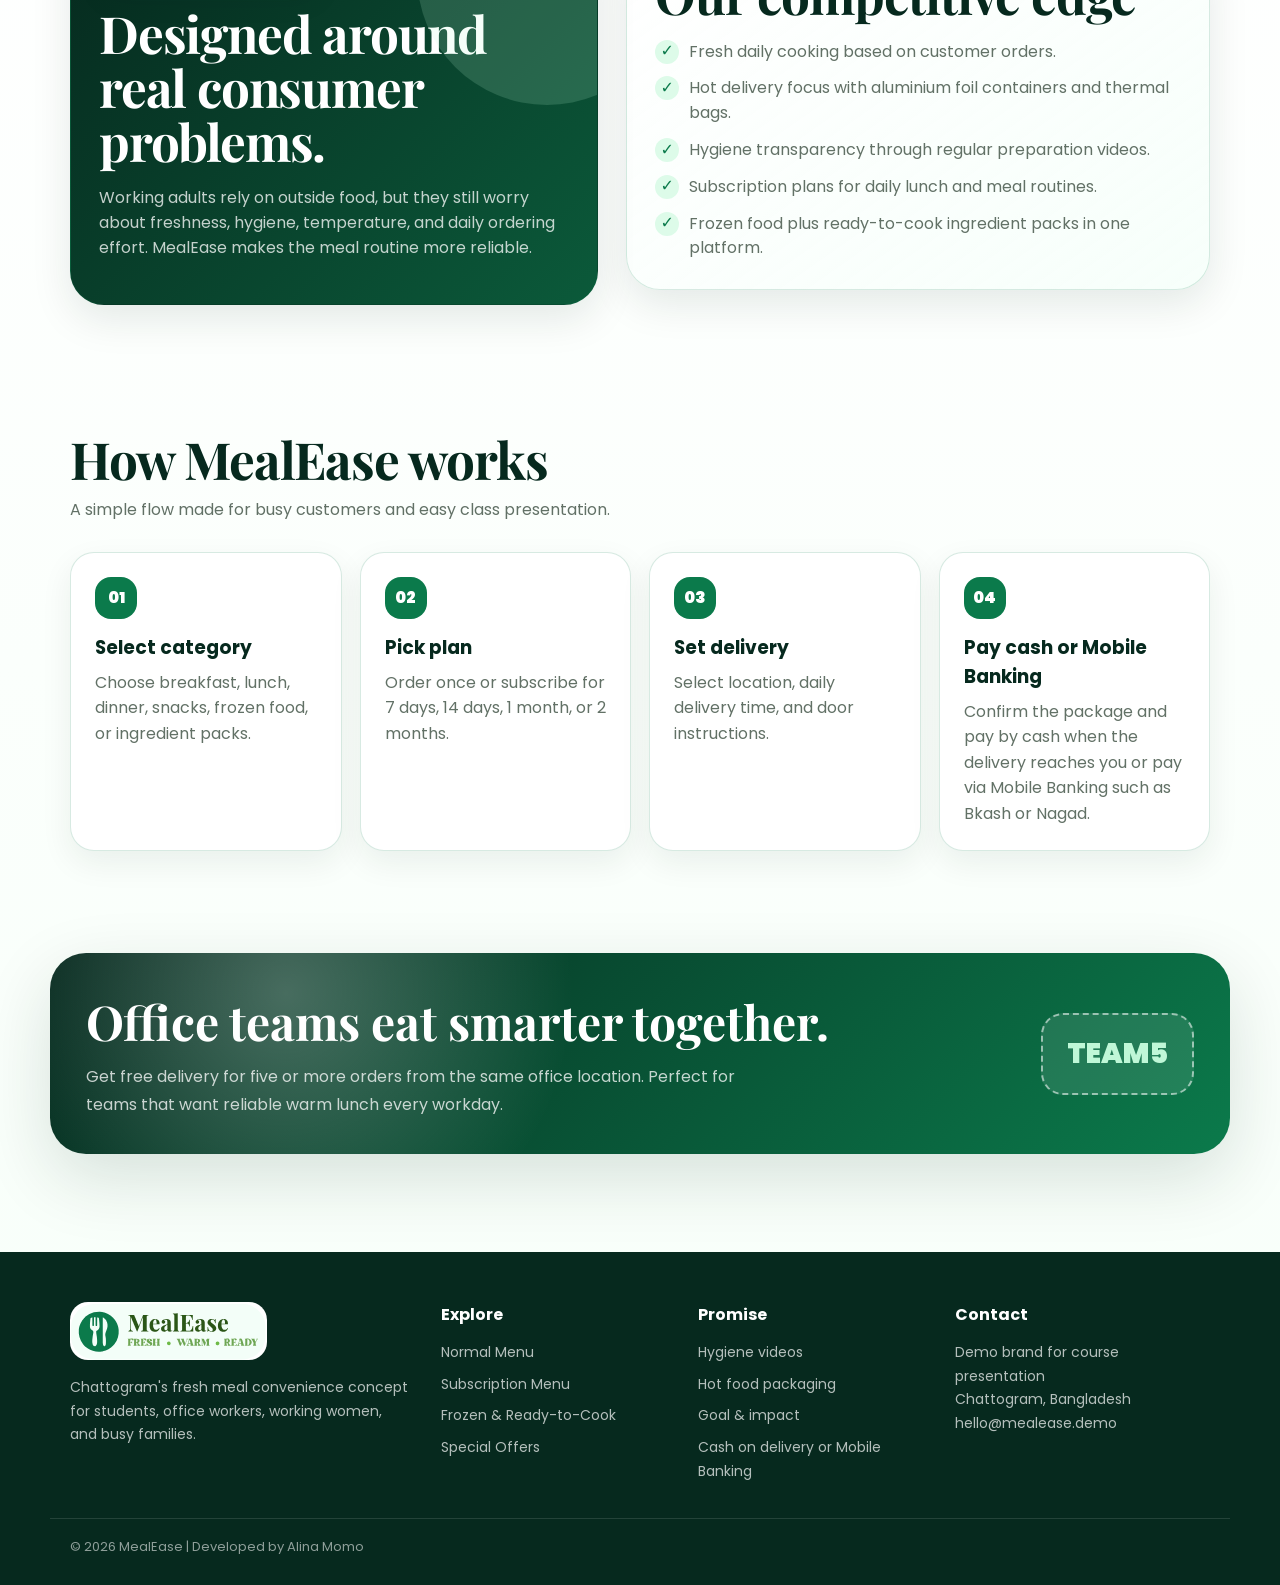
==== commit 090ad16e: "updated" ====
--- a/index.html
+++ b/index.html
@@ -1,17 +1,21 @@
 <!DOCTYPE html>
 <html lang="en">
+
 <head>
   <meta charset="UTF-8">
   <meta name="viewport" content="width=device-width, initial-scale=1.0">
-  <meta name="description" content="MealEase is a fresh meal, subscription, frozen food, and ready-to-cook delivery concept for Chattogram.">
+  <meta name="description"
+    content="MealEase is a fresh meal, subscription, frozen food, and ready-to-cook delivery concept for Chattogram.">
   <title>MealEase</title>
   <link rel="icon" href="assets/tab_logo.png" type="image/svg+xml">
   <link rel="stylesheet" href="assets/styles.css">
 </head>
+
 <body>
   <header class="site-header">
     <nav class="navbar">
-      <a class="logo-wrap" href="index.html" aria-label="MealEase home"><img src="assets/logo.svg" alt="MealEase logo"></a>
+      <a class="logo-wrap" href="index.html" aria-label="MealEase home"><img src="assets/logo.svg"
+          alt="MealEase logo"></a>
       <div class="nav-links" data-nav-links>
         <a href="index.html">Home</a>
         <a href="menu.html">Menu</a>
@@ -21,9 +25,24 @@
         <a href="about.html">About</a>
       </div>
       <div class="nav-actions">
-        <a href="checkout.html" class="cart-pill"><span class="label">Package</span> 🛒 <span class="cart-count" data-cart-count>0</span></a>
+        <a href="checkout.html" class="cart-pill"><span class="label">Package</span> 🛒 <span class="cart-count"
+            data-cart-count>0</span></a>
+        <div id="userMenuContainer">
+
+          <div id="userMenuContainer">
+
+            <a href="login.html" class="cart-pill" id="loginButton">
+
+              Login
+
+            </a>
+
+          </div>
+
+        </div>
         <button class="mobile-toggle" data-mobile-toggle aria-label="Open menu">☰</button>
       </div>
+
     </nav>
   </header>
 
@@ -45,9 +64,13 @@
           </div>
         </div>
         <div class="hero-card">
-          <div class="hero-photo"><img src="https://images.unsplash.com/photo-1546069901-ba9599a7e63c?auto=format&fit=crop&w=1100&q=80" alt="Fresh healthy meal bowl"></div>
-          <div class="float-card hot"><strong>Hot food, not cold compromise</strong><span>Food-safe aluminium containers and insulated delivery bags help meals arrive warm and ready to eat.</span></div>
-          <div class="float-card trust"><strong>Trust through transparency</strong><span>BSTI certificated and food safe licensed.</span></div>
+          <div class="hero-photo"><img
+              src="https://images.unsplash.com/photo-1546069901-ba9599a7e63c?auto=format&fit=crop&w=1100&q=80"
+              alt="Fresh healthy meal bowl"></div>
+          <div class="float-card hot"><strong>Hot food, not cold compromise</strong><span>Food-safe aluminium containers
+              and insulated delivery bags help meals arrive warm and ready to eat.</span></div>
+          <div class="float-card trust"><strong>Trust through transparency</strong><span>BSTI certificated and food safe
+              licensed.</span></div>
         </div>
       </div>
     </section>
@@ -56,27 +79,45 @@
       <div class="container section-head">
         <div>
           <h2 class="section-title">One platform. Multiple meal solutions.</h2>
-          <p class="section-subtitle">MealEase is not only a cooked-food delivery page. It also solves repetitive ordering, hot delivery, prep time, and family cooking pressure.</p>
-        </div>
-        <a href="ready-to-cook.html" class="btn btn-secondary">See ingredient packs</a>
+          <p class="section-subtitle">MealEase is not only a cooked-food delivery page. It also solves repetitive
+            ordering, hot delivery, prep time, and family cooking pressure.</p>
+        </div>
+        <!-- <a href="ready-to-cook.html" class="btn btn-secondary">See ingredient packs</a> -->
       </div>
       <div class="container card-grid four">
-        <article class="card">
-          <div class="card-img"><img src="https://images.unsplash.com/photo-1504674900247-0877df9cc836?auto=format&fit=crop&w=900&q=80" alt="Lunch meal"></div>
-          <div class="card-body"><span class="badge">Normal Orders</span><h3>Meals, snacks, fast food & drinks</h3><p>For everyday orders with an estimated 20–25% profit margin.</p></div>
-        </article>
-        <article class="card">
-          <div class="card-img"><img src="https://images.unsplash.com/photo-1556761175-4b46a572b786?auto=format&fit=crop&w=900&q=80" alt="Office lunch team"></div>
-          <div class="card-body"><span class="badge gold">Subscription</span><h3>Weekly and monthly plans</h3><p>Better customer retention and predictable demand with 10–15% margin logic.</p></div>
-        </article>
-        <article class="card">
-          <div class="card-img"><img src="https://images.unsplash.com/photo-1498837167922-ddd27525d352?auto=format&fit=crop&w=900&q=80" alt="Ready to cook ingredients"></div>
-          <div class="card-body"><span class="badge">Ready-to-Cook</span><h3>Washed, chopped, portioned</h3><p>Ingredient packs reduce the second workload at home for working women and busy families.</p></div>
-        </article>
-        <article class="card">
-          <div class="card-img"><img src="https://images.unsplash.com/photo-1604909052743-94e838986d24?auto=format&fit=crop&w=900&q=80" alt="Frozen food pack"></div>
-          <div class="card-body"><span class="badge orange">Frozen Foods</span><h3>Convenient freezer options</h3><p>Frozen snack and meal bases for customers who want backup meals at home.</p></div>
-        </article>
+        <a href="menu.html">
+          <article class="card">
+            <div class="card-img"><img
+                src="https://images.unsplash.com/photo-1504674900247-0877df9cc836?auto=format&fit=crop&w=900&q=80"
+                alt="Lunch meal"></div>
+            <div class="card-body"><span class="badge">Normal Orders</span>
+              <h3>Meals, snacks, fast food & drinks</h3>
+              <p>For everyday orders with an estimated 20–25% profit margin.</p>
+            </div>
+          </article>
+        </a>
+        <a href="subscription.html">
+          <article class="card">
+            <div class="card-img"><img
+                src="https://images.unsplash.com/photo-1556761175-4b46a572b786?auto=format&fit=crop&w=900&q=80"
+                alt="Office lunch team"></div>
+            <div class="card-body"><span class="badge gold">Subscription</span>
+              <h3>Weekly and monthly plans</h3>
+              <p>Better customer retention and predictable demand with 10–15% margin logic.</p>
+            </div>
+          </article>
+        </a>
+        <a href="ready-to-cook.html">
+          <article class="card">
+            <div class="card-img"><img
+                src="https://images.unsplash.com/photo-1498837167922-ddd27525d352?auto=format&fit=crop&w=900&q=80"
+                alt="Ready to cook ingredients"></div>
+            <div class="card-body"><span class="badge">Ready-to-Cook</span>
+              <h3>Washed, chopped, portioned</h3>
+              <p>Ingredient packs reduce the second workload at home for working women and busy families.</p>
+            </div>
+          </article>
+        </a>
       </div>
     </section>
 
@@ -85,7 +126,8 @@
         <div class="panel dark">
           <span class="kicker">Why people need MealEase</span>
           <h2 class="section-title" style="color:white; margin-top:16px;">Designed around real consumer problems.</h2>
-          <p>Working adults rely on outside food, but they still worry about freshness, hygiene, temperature, and daily ordering effort. MealEase makes the meal routine more reliable.</p>
+          <p>Working adults rely on outside food, but they still worry about freshness, hygiene, temperature, and daily
+            ordering effort. MealEase makes the meal routine more reliable.</p>
         </div>
         <div class="panel">
           <h2 class="section-title">Our competitive edge</h2>
@@ -108,10 +150,23 @@
         </div>
       </div>
       <div class="container process">
-        <div class="step"><h3>Select category</h3><p>Choose breakfast, lunch, dinner, snacks, frozen food, or ingredient packs.</p></div>
-        <div class="step"><h3>Pick plan</h3><p>Order once or subscribe for 7 days, 14 days, 1 month, or 2 months.</p></div>
-        <div class="step"><h3>Set delivery</h3><p>Select location, daily delivery time, and door instructions.</p></div>
-        <div class="step"><h3>Pay cash</h3><p>Confirm the package and pay by cash when the delivery reaches you or pay via Mobile Banking such as Bkash or Nagad.</p></div>
+        <div class="step">
+          <h3>Select category</h3>
+          <p>Choose breakfast, lunch, dinner, snacks, frozen food, or ingredient packs.</p>
+        </div>
+        <div class="step">
+          <h3>Pick plan</h3>
+          <p>Order once or subscribe for 7 days, 14 days, 1 month, or 2 months.</p>
+        </div>
+        <div class="step">
+          <h3>Set delivery</h3>
+          <p>Select location, daily delivery time, and door instructions.</p>
+        </div>
+        <div class="step">
+          <h3>Pay cash or Mobile Banking</h3>
+          <p>Confirm the package and pay by cash when the delivery reaches you or pay via Mobile Banking such as Bkash
+            or Nagad.</p>
+        </div>
       </div>
     </section>
 
@@ -119,7 +174,8 @@
       <div class="container offer-strip">
         <div>
           <h2>Office teams eat smarter together.</h2>
-          <p>Get free delivery for five or more orders from the same office location. Perfect for teams that want reliable warm lunch every workday.</p>
+          <p>Get free delivery for five or more orders from the same office location. Perfect for teams that want
+            reliable warm lunch every workday.</p>
         </div>
         <div class="offer-code">TEAM5</div>
       </div>
@@ -129,8 +185,10 @@
   <footer class="footer">
     <div class="footer-inner">
       <div>
-        <img src="assets/logo.svg" alt="MealEase logo" style="height:58px; width:auto; margin-bottom:16px; background:white; border-radius:18px;">
-        <p>Chattogram's fresh meal convenience concept for students, office workers, working women, and busy families.</p>
+        <img src="assets/logo.svg" alt="MealEase logo"
+          style="height:58px; width:auto; margin-bottom:16px; background:white; border-radius:18px;">
+        <p>Chattogram's fresh meal convenience concept for students, office workers, working women, and busy families.
+        </p>
       </div>
       <div>
         <h4>Explore</h4>
@@ -144,11 +202,11 @@
         <a href="about.html#hygiene">Hygiene videos</a>
         <a href="about.html#packaging">Hot food packaging</a>
         <a href="about.html#impact">Goal & impact</a>
-        <a href="checkout.html">Cash on delivery</a>
+        <a href="checkout.html">Cash on delivery or Mobile Banking</a>
       </div>
       <div>
         <h4>Contact</h4>
-        <p>Demo brand for course presentation<br>Chattogram, Bangladesh<br>hello@MealEase.demo</p>
+        <p>Demo brand for course presentation<br>Chattogram, Bangladesh<br>hello@mealease.demo</p>
       </div>
     </div>
     <div class="footer-bottom">© 2026 MealEase | Developed by Alina Momo </div>
@@ -156,4 +214,5 @@
   <div class="toast" aria-live="polite"></div>
   <script src="assets/app.js"></script>
 </body>
-</html>
+
+</html>
--- a/assets/styles.css
+++ b/assets/styles.css
@@ -243,6 +243,19 @@
   gap: 20px;
   margin-bottom: 28px;
 }
+.section-head-login {
+  display: flex;
+  flex-direction: column;
+  align-items: center;
+  gap: 20px;
+  margin-bottom: 28px;
+}
+.section-head-password {
+  display: flex;
+  justify-content: space-between;
+  align-items: end;
+  margin-bottom: 10px;
+}
 .section-title {
   font-family: 'Playfair Display', Georgia, serif;
   font-size: clamp(34px, 4vw, 54px);
@@ -251,10 +264,18 @@
   margin: 0 0 10px;
   letter-spacing: -1.2px;
 }
+.section-title-login {
+  font-family: 'Playfair Display', Georgia, serif;
+  font-size: clamp(30px, 4vw, 34px);
+  line-height: 1.05;
+  color: var(--green-950);
+  margin: 0 0 10px;
+  letter-spacing: -1.2px;
+}
 .section-subtitle { color: var(--muted); line-height: 1.7; margin: 0; max-width: 670px; }
 
 .card-grid { display: grid; grid-template-columns: repeat(3, 1fr); gap: 20px; }
-.card-grid.four { grid-template-columns: repeat(4, 1fr); }
+.card-grid.four { grid-template-columns: repeat(3, 1fr); }
 .card {
   background: rgba(255,255,255,.86);
   border: 1px solid var(--line);
@@ -663,6 +684,9 @@
   .navbar { padding: 10px 14px; }
   .logo-wrap img { height: 46px; }
   .cart-pill span.label { display: none; }
+  .cart-pill { font-size: 13px; padding: 6px 12px; gap: 2px; }
+  .user-button { font-size: 10px; padding: 6px 12px; gap: 2px; }
+  .user-button span.user-name { display: none; }
   .hero { padding-top: 34px; }
   .hero-card { min-height: 430px; }
   .float-card.hot { bottom: 66px; }
@@ -900,6 +924,125 @@
   justify-content: center;
 }
 
+.auth-card{
+    max-width:520px;
+    margin:50px auto;
+    padding:40px;
+}
+
+.auth-card input{
+    width:100%;
+}
+
+.login-links{
+    display:flex;
+    justify-content:space-between;
+    margin-top:20px;
+}
+
+.login-links a{
+    color:#2d6a4f;
+    text-decoration:none;
+    font-weight:600;
+}
+
+.login-links a:hover{
+    text-decoration:underline;
+}
+
+.remember-row{
+    display:flex;
+    align-items:center;
+    gap:10px;
+    margin:15px 0;
+    cursor:pointer;
+}
+
+.remember-row input{
+    width:auto;
+}
+
+/* USER DROPDOWN */
+
+.user-menu{
+
+    position:relative;
+
+}
+
+.user-button{
+
+    display:flex;
+    align-items:center;
+    gap:8px;
+
+    background:#fff;
+    border:1px solid #ddd;
+
+    padding:10px 16px;
+
+    border-radius:999px;
+
+    cursor:pointer;
+
+    font-weight:600;
+
+}
+
+.user-dropdown{
+
+    position:absolute;
+
+    right:0;
+
+    top:55px;
+
+    width:180px;
+
+    background:white;
+
+    border-radius:15px;
+
+    overflow:hidden;
+
+    box-shadow:0 10px 25px rgba(0,0,0,.15);
+
+    display:none;
+
+    z-index:999;
+
+}
+
+.user-dropdown.show{
+
+    display:block;
+
+}
+
+.user-dropdown button{
+
+    width:100%;
+
+    padding:14px;
+
+    border:none;
+
+    background:white;
+
+    cursor:pointer;
+
+    text-align:left;
+
+    font-size:15px;
+
+}
+
+.user-dropdown button:hover{
+
+    background:#f5f5f5;
+
+}
+
 @media (max-width: 1020px) {
   .subscription-builder { grid-template-columns: 1fr; }
 }
@@ -911,4 +1054,11 @@
   .meal-content { padding-right: 0; }
   .deal-heading { align-items: flex-start; flex-direction: column; }
   .subscription-summary-box .summary-line strong { max-width: 62%; }
-}
+  .login-links{
+    font-size: 12px;
+  }
+  .remember-row{
+    font-size: 12px;
+  }
+  
+}
